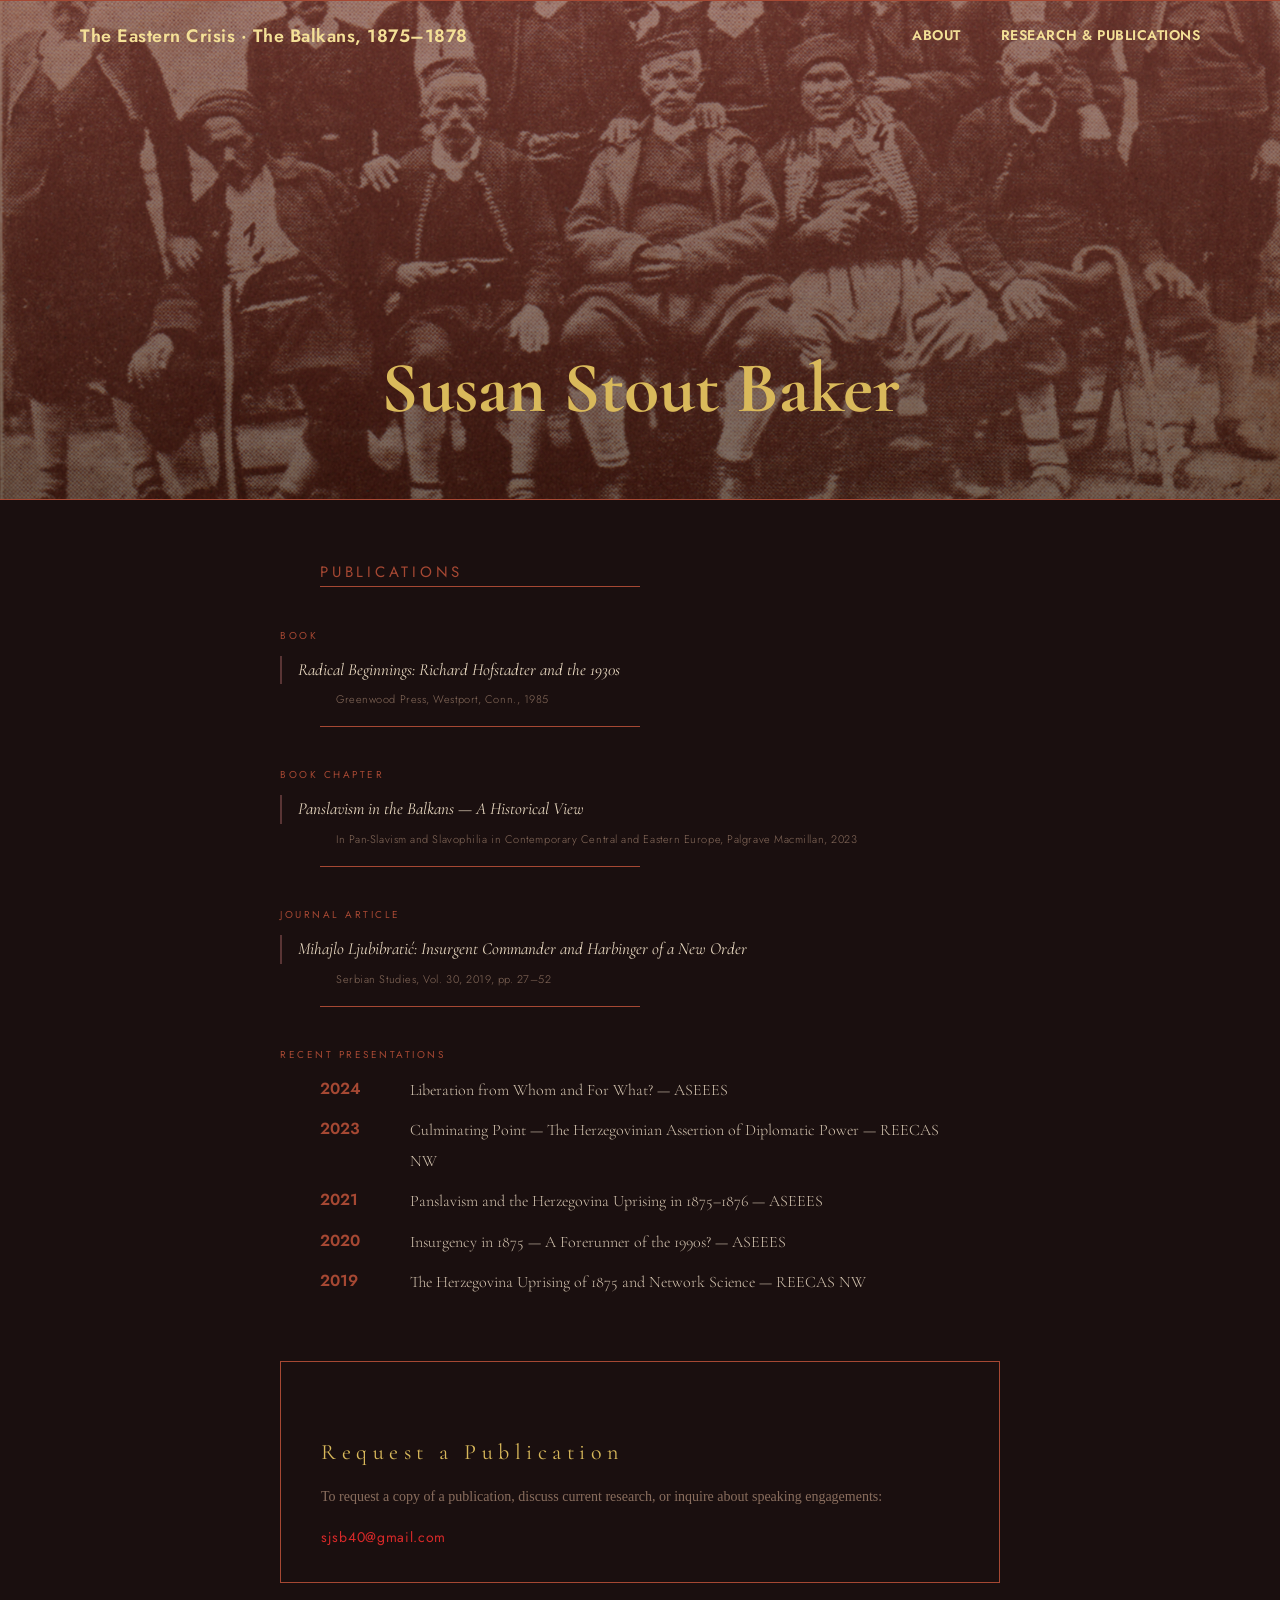
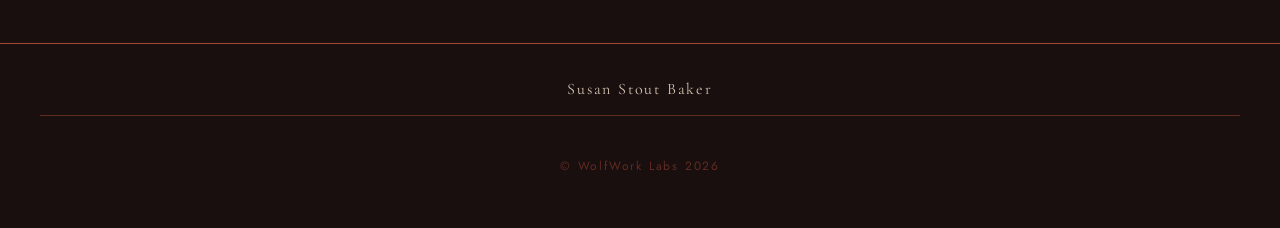
==== research.html @ c1ecff0d "initial commit" ====
<!DOCTYPE html>
<html lang="en">
<head>
  <meta charset="UTF-8">
  <meta name="viewport" content="width=device-width, initial-scale=1.0">
  <title>Susan Stout Baker</title>
  <link rel="stylesheet" href="style.css">
</head>
<body>
  <header class="hero-section">
  <img src="images/Старешине_херцеговачког_устанка_1875._године..jpg" alt="Mićo Ljubibratić and his military staff" class="hero-image">
  <nav class="navbar">
    <div class="nav-container">
      <div class="nav-title">The Eastern Crisis · The Balkans, 1875–1878</div>
      <div class="nav-links">
        <a href="index.html">ABOUT</a>
        <a href="research.html">RESEARCH & PUBLICATIONS</a>
      </div>
    </div>
  </nav>
  <div class="hero-text">Susan Stout Baker</div>
</header>



  <main>
    <section id="about">
      <h1>PUBLICATIONS</h1>
      <h2>BOOK</h2>
      <h3><em>Radical Beginnings: Richard Hofstadter and the 1930s</em> </h3> 
      <h4><p class="pub-meta">Greenwood Press, Westport, Conn., 1985</h4>

      <h2>BOOK CHAPTER</h2>
      <h3><em>Panslavism in the Balkans — A Historical View</em> </h3> 
      <h4><p class="pub-meta">In Pan-Slavism and Slavophilia in Contemporary Central and Eastern Europe, Palgrave Macmillan, 2023</h4>

      <h2>JOURNAL ARTICLE</h2>
      <h3><em>Mihajlo Ljubibratić: Insurgent Commander and Harbinger of a New Order</em> </h3> 
      <h4><p class="pub-meta">Serbian Studies, Vol. 30, 2019, pp. 27–52</h4>

      <h2>RECENT PRESENTATIONS</h2>
      <div class="presentations-grid">
        <div class="presentation-item">
          <div class="presentation-year">2024</div>
          <div class="presentation-title">Liberation from Whom and For What? — ASEEES</div>
        </div>
        <div class="presentation-item">
          <div class="presentation-year">2023</div>
          <div class="presentation-title">Culminating Point — The Herzegovinian Assertion of Diplomatic Power — REECAS NW</div>
        </div>
        <div class="presentation-item">
          <div class="presentation-year">2021</div>
          <div class="presentation-title">Panslavism and the Herzegovina Uprising in 1875–1876 — ASEEES</div>
        </div>
        <div class="presentation-item">
          <div class="presentation-year">2020</div>
          <div class="presentation-title">Insurgency in 1875 — A Forerunner of the 1990s? — ASEEES</div>
        </div>
        <div class="presentation-item">
          <div class="presentation-year">2019</div>
          <div class="presentation-title">The Herzegovina Uprising of 1875 and Network Science — REECAS NW</div>
        </div>
      </div>
    </section>
    <div class="contact">
      <h2>Request a Publication</h2>
      <p class="contact-text">To request a copy of a publication, discuss current research, or inquire about speaking engagements:</p>
      <a href="mailto:sjsb40@gmail.com" class="contact-email">sjsb40@gmail.com</a>
    </div>
  </main>
</body>
<footer>
  <p class="footer-name">Susan Stout Baker</p>
  <p>&copy; <a href="https://www.wolfworklabs.xyz" target="_blank">WolfWork Labs</a> 2026</p>
</footer>
</html>
---- style.css ----
@import url('https://fonts.googleapis.com/css2?family=Cormorant+Garamond:ital,wght@0,400;0,600;1,400&family=Jost:wght@300;400&display=swap');

* {
  margin: 0;
  padding: 0;
  box-sizing: border-box;
}

body {
  font-family: 'Jost', sans-serif;
  line-height: 1.7;
  background-color: #1a0f0f;
  color: #d4c4b0;
}

.navbar {
  position: absolute;
  top: 0;
  left: 0;
  width: 100%;
  background-color: transparent;
  box-shadow: none;
  z-index: 10;
  border-top: 1px solid #A64833;
}
.nav-container {
  display: flex;
  justify-content: space-between;
  align-items: center;
  padding: 20px 40px;
  max-width: 1200px;
  margin: 0 auto;
}

.nav-title {
  font-size: 18px;
  font-weight: 600;
  letter-spacing: 0.5px;
  color: #f4e097;
}

.nav-links {
  display: flex;
  gap: 40px;
}

.nav-links a {
  text-decoration: none;
  color: #f4e097;
  font-size: 14px;
  font-weight: 600;
  letter-spacing: 0.5px;
  transition: color 0.3s ease;
}

.nav-links a:hover {
  color: #666;
}

.hero-section {
  position: relative;
  width: 100%;
  height: 500px;
  overflow: hidden;
  border-bottom: 1px solid #A64833;
}

.hero-section::before {
  content: '';
  position: absolute;
  inset: 0;
  background: linear-gradient(180deg, rgba(89,52,52,0.5), rgba(0,0,0,0.5));
  z-index: 2;
}

.hero-image {
  width: 100%;
  height: 100%;
  object-fit: cover;
  object-position: center;
}


.hero-text {
  position: absolute;
  bottom: 50px;
  left: 50%;
  transform: translateX(-50%);
  font-family: 'Cormorant Garamond', serif;
  font-size: 72px;
  font-weight: 900;
  color: #D9B95B;
  white-space: nowrap;
  z-index: 5;
}


/* Main content */
main {
  max-width: 800px;
  margin: 0 auto;
  padding: 60px 40px;
}


h1 {
  font-family: 'Jost', sans-serif;
  font-size: 15px;
  font-weight: 400;
  letter-spacing: 0.25em;
  color: #A64833;
  margin-bottom: 25px;
  padding: 0 40px;
  position: relative;
}

h1::after {
  content: '';
  display: block;
  width: 50%;
  height: 1px;
  background-color: #A64833;
}

p {
  max-width: 1200px;
  margin: 0 auto 15px;
  padding: 0 40px;
  font-family: 'Cormorant Garamond', serif;
  font-weight: 200;
  font-size: 18px;
  line-height: 1.9;
  color: #f4e097;
  margin-bottom: 1.5rem;
}
.presentations-grid {
  display: grid;
  grid-template-columns: 80px 1fr;
  gap: 10px;
  max-width: 1200px;
  margin: 0 auto;
  padding: 0 40px;
}

.presentation-item {
  display: contents;
}

.presentation-year {
  font-weight: 600;
  color: #A64833;
  font-size: 16px;
}

.presentation-title {
  font-family: 'Cormorant Garamond', serif;
  font-weight: 300;
  font-size: 16px;
  color: #d4c4b0;
  line-height: 1.9;
}

h2 {
  font-family: 'Jost', sans-serif;
  font-size: 10px;
  font-weight: 400;
  letter-spacing: 0.25em;
  color: #A64833;
  margin-bottom: 0.75rem;
  margin-top: 2.5rem;
}

h3 {
  font-family: 'Cormorant Garamond', serif;
  font-size: 17px;
  font-style: italic;
  font-weight: 400;
  color: #e8d8c0;
  border-left: 2px solid #593434;
  padding-left: 1rem;
  margin-bottom: 0.3rem;
}

.pub-meta {
  font-family: 'Jost', sans-serif;
  font-size: 11px;
  font-weight: 300;
  color: #8a6e5e;
  letter-spacing: 0.05em;
  padding-left: 1rem;
  margin-bottom: 1rem;
}

h4 {
  font-family: 'Jost', sans-serif;
  font-weight: 200;
  font-size: 14px;
  color: #A64833;
  padding: 0 40px;
  margin-bottom: 40px;
  position: relative;
}

h4::after {
  content: '';
  display: block;
  width: 50%;
  height: 0.25px;
  background-color: #A64833;
}

.contact {
  margin-top: 4rem;
  border: 1px solid #A64833;
  padding: 2rem 2.5rem;
}

.contact h2 {
  font-family: 'Cormorant Garamond', serif;
  font-size: 22px;
  color: #D9B95B;
  margin-bottom: 0.75rem;
}

.contact-text {
  font-family: 'Libre Baskerville', serif;
  font-size: 14px;
  color: #8a6e5e;
  margin-bottom: 1rem;
  padding: 0;
}

.contact-email {
  display: block;
  font-family: 'Jost', sans-serif;
  font-size: 14px;
  color: #D92929;
  text-decoration: none;
  letter-spacing: 0.05em;
}

footer {
  border-top: 1px solid #A64833;
  text-align: center;
  padding: 30px 40px;
  font-family: 'Jost', sans-serif;
  font-size: 12px;
  font-weight: 300;
  letter-spacing: 0.15em;
  color: #593434;
}

.footer-name {
  font-family: 'Jost', sans-serif;
  font-size: 14px;
  font-weight: 400;
  color: #d4c4b0;
  margin: 0;
  padding: 0;
  margin-bottom: 10px;
  position: relative;
}

.footer-name::after {
  content: '';
  display: block;
  width: 100%;
  height: 0.25px;
  background-color: rgba(166, 72, 51, 0.5);
  margin-top: 10px;
}

footer p {
  font-family: 'Jost', sans-serif;
  font-size: 12px;
  font-weight: 400;
  margin: 0;
  padding: 20px;
  color: rgba(166, 72, 51, 0.5);
}

footer a {
  color: rgba(166, 72, 51, 0.5);
  text-decoration: none;
}

.footer-name {
  font-family: 'Cormorant Garamond', serif;
  font-size: 16px;
  font-weight: 400;
  color: #d4c4b0;
  margin: 0;
  padding: 0;
  margin-bottom: 20px;
}
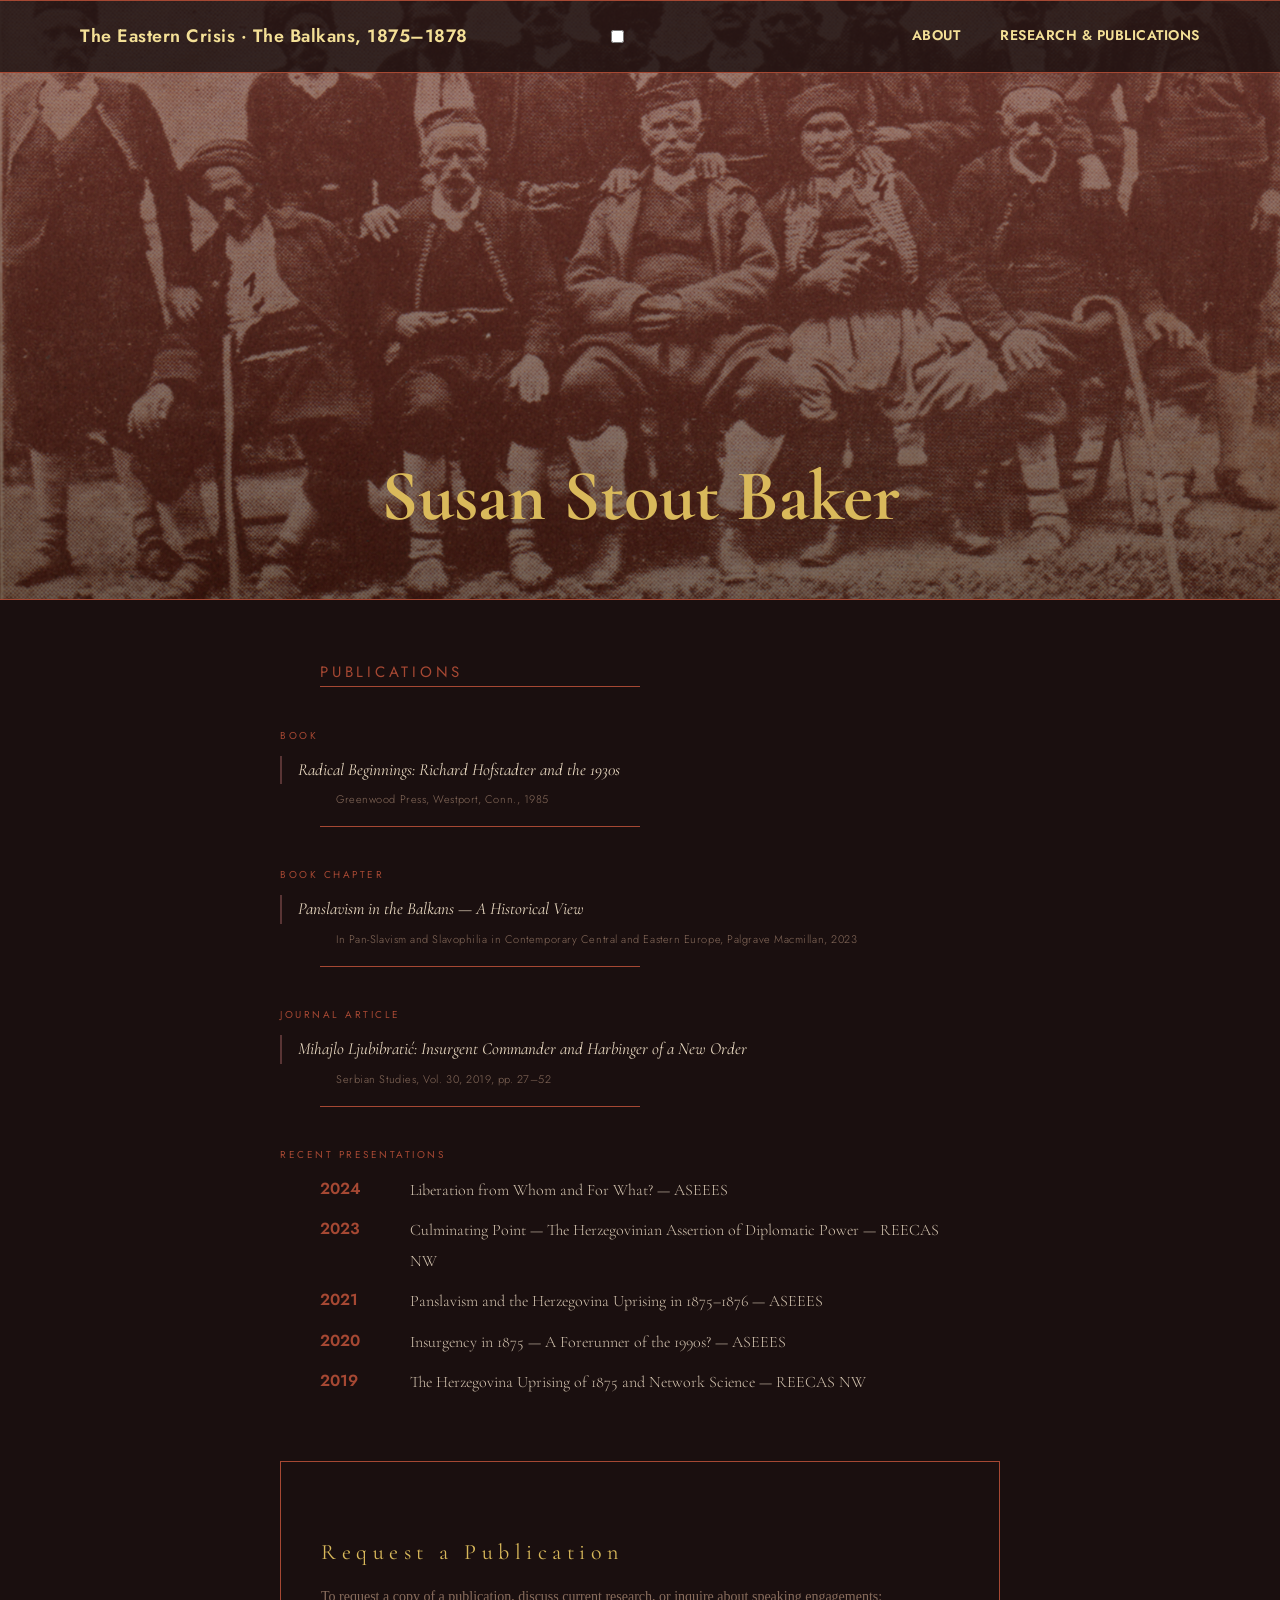
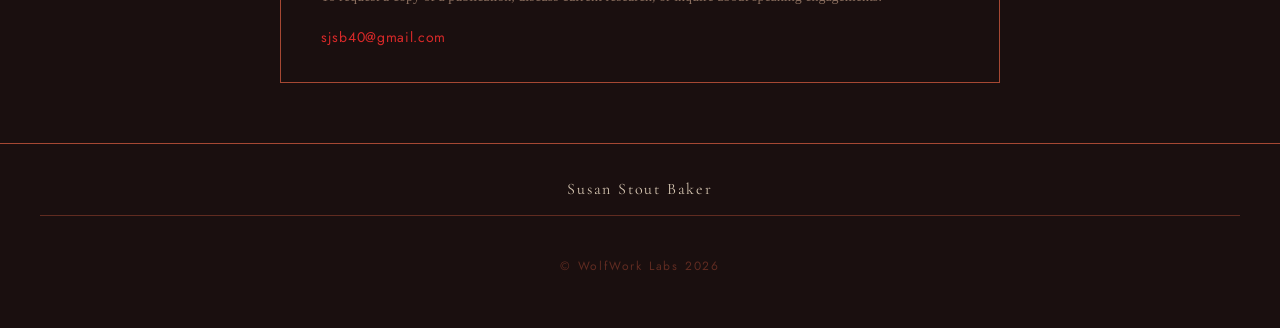
==== commit 226742d3: "responsive mobile styles" ====
--- a/research.html
+++ b/research.html
@@ -9,16 +9,22 @@
 <body>
   <header class="hero-section">
   <img src="images/Старешине_херцеговачког_устанка_1875._године..jpg" alt="Mićo Ljubibratić and his military staff" class="hero-image">
-  <nav class="navbar">
-    <div class="nav-container">
-      <div class="nav-title">The Eastern Crisis · The Balkans, 1875–1878</div>
-      <div class="nav-links">
-        <a href="index.html">ABOUT</a>
-        <a href="research.html">RESEARCH & PUBLICATIONS</a>
+  <div class="hero-overlay">
+    <nav class="navbar">
+      <div class="nav-container">
+        <div class="nav-title">The Eastern Crisis · The Balkans, 1875–1878</div>
+        <input type="checkbox" id="nav-toggle" class="nav-toggle" aria-label="Toggle navigation">
+        <label for="nav-toggle" class="nav-toggle-label" aria-hidden="true">
+          <span></span>
+        </label>
+        <div class="nav-links">
+          <a href="index.html">ABOUT</a>
+          <a href="research.html">RESEARCH & PUBLICATIONS</a>
+        </div>
       </div>
-    </div>
-  </nav>
-  <div class="hero-text">Susan Stout Baker</div>
+    </nav>
+    <div class="hero-text">Susan Stout Baker</div>
+  </div>
 </header>
 
 
--- a/style.css
+++ b/style.css
@@ -14,11 +14,13 @@
 }
 
 .navbar {
-  position: absolute;
+  position: fixed;
   top: 0;
   left: 0;
   width: 100%;
-  background-color: transparent;
+  background-color:rgba(26, 15, 15, 0.8);
+  border-bottom: #A64833 solid 1px;
+;
   box-shadow: none;
   z-index: 10;
   border-top: 1px solid #A64833;
@@ -60,7 +62,7 @@
 .hero-section {
   position: relative;
   width: 100%;
-  height: 500px;
+  height: 600px;
   overflow: hidden;
   border-bottom: 1px solid #A64833;
 }
@@ -270,6 +272,299 @@
   margin-top: 10px;
 }
 
+/* Responsive hero behavior for tablet and mobile */
+.hero-overlay {
+  position: relative;
+  z-index: 5;
+}
+
+@media (max-width: 1024px) {
+  .hero-section {
+    height: 500px;
+  }
+
+  .hero-text {
+    font-size: 52px;
+    bottom: 40px;
+  }
+
+  .nav-container {
+    flex-direction: row;
+    flex-wrap: wrap;
+    align-items: center;
+    gap: 0;
+    padding: 14px 30px;
+  }
+
+  .nav-title {
+    order: 1;
+    flex: 1;
+    text-align: left;
+  }
+
+  .nav-toggle {
+    display: none;
+  }
+
+  .nav-toggle-label {
+    position: static;
+    display: flex;
+    align-items: center;
+    justify-content: center;
+    width: 30px;
+    height: 30px;
+    cursor: pointer;
+    order: 2;
+    margin-left: auto;
+  }
+
+  .nav-toggle-label span,
+  .nav-toggle-label span::before,
+  .nav-toggle-label span::after {
+    display: block;
+    content: '';
+    width: 22px;
+    height: 2px;
+    background: #f4e097;
+    border-radius: 2px;
+    transition: transform 0.3s ease, opacity 0.3s ease;
+  }
+
+  .nav-toggle-label span::before,
+  .nav-toggle-label span::after {
+    position: absolute;
+  }
+
+  .nav-toggle-label span::before {
+    transform: translateY(-7px);
+  }
+
+  .nav-toggle-label span::after {
+    transform: translateY(7px);
+  }
+
+  .nav-links {
+    display: none !important;
+    flex-direction: column;
+    gap: 12px;
+    width: 100%;
+    order: 3;
+  }
+
+  .nav-toggle:checked + .nav-toggle-label + .nav-links {
+    display: flex !important;
+  }
+
+  .nav-links a {
+    font-size: 14px;
+    width: 100%;
+    text-align: center;
+    background: rgba(26, 15, 15, 0.65);
+    padding: 8px 0;
+  }
+
+  .nav-toggle:checked + .nav-toggle-label span {
+    background: transparent;
+  }
+
+  .nav-toggle:checked + .nav-toggle-label span::before {
+    transform: rotate(45deg);
+  }
+
+  .nav-toggle:checked + .nav-toggle-label span::after {
+    transform: rotate(-45deg);
+  }
+
+  main {
+    padding: 50px 30px;
+  }
+
+  h1,
+  p,
+  .presentation-grid,
+  .contact,
+  footer {
+    padding-left: 30px;
+    padding-right: 30px;
+  }
+}
+
+@media (max-width: 767px) {
+  .hero-image {
+    display: none;
+  }
+
+  .hero-text {
+    position: static;
+    transform: none;
+    margin-top: 18px;
+    text-align: center;
+    font-size: 48px;
+    white-space: normal;
+    line-height: 1.2;
+  }
+
+  .nav-title {
+    font-size: 8px;
+    letter-spacing: 0.25em;
+    text-transform: uppercase;
+    margin: 0;
+    text-align: left;
+    flex: 1;
+    order: 1;
+    padding-top: 0;
+  }
+
+  .nav-container {
+    flex-direction: row;
+    flex-wrap: wrap;
+    align-items: center;
+    padding: 14px 18px;
+  }
+
+  .nav-toggle {
+    display: none;
+  }
+
+  .nav-toggle-label {
+    position: static;
+    display: flex;
+    align-items: center;
+    justify-content: center;
+    width: 30px;
+    height: 30px;
+    cursor: pointer;
+    order: 2;
+    margin-left: auto;
+  }
+
+  .nav-toggle-label span,
+  .nav-toggle-label span::before,
+  .nav-toggle-label span::after {
+    display: block;
+    content: '';
+    width: 22px;
+    height: 2px;
+    background: #f4e097;
+    border-radius: 2px;
+    transition: transform 0.3s ease, opacity 0.3s ease;
+  }
+
+  .nav-toggle-label span::before,
+  .nav-toggle-label span::after {
+    position: absolute;
+  }
+
+  /* Force hidden nav-links on mobile unless hamburger is checked */
+  .nav-links {
+    display: none !important;
+    flex-direction: column;
+    gap: 12px;
+    width: 100%;
+    margin-top: 10px;
+  }
+
+  .nav-toggle:checked + .nav-toggle-label + .nav-links {
+    display: flex !important;
+  }
+
+  .nav-toggle-label span::before {
+    transform: translateY(-7px);
+  }
+
+  .nav-toggle-label span::after {
+    transform: translateY(7px);
+  }
+
+  .nav-links {
+    display: none;
+    flex-direction: column;
+    gap: 12px;
+    width: 100%;
+    margin-top: 10px;
+  }
+
+  .nav-links a {
+    font-size: 14px;
+    width: 100%;
+    text-align: center;
+    background: rgba(26, 15, 15, 0.65);
+    padding: 8px 0;
+  }
+
+  .nav-toggle:checked + .nav-toggle-label + .nav-links {
+    display: flex;
+  }
+
+  .nav-toggle:checked + .nav-toggle-label span {
+    background: transparent;
+  }
+
+  .nav-toggle:checked + .nav-toggle-label span::before {
+    transform: rotate(45deg);
+  }
+
+  .nav-toggle:checked + .nav-toggle-label span::after {
+    transform: rotate(-45deg);
+  }
+
+  .hero-section {
+    height: auto;
+    min-height: 260px;
+    padding: 100px 20px 40px;
+    border-bottom: 1px solid #A64833;
+  }
+
+  .hero-section::before {
+    background: rgba(26, 15, 15, 0.95);
+  }
+
+  .nav-container {
+    flex-direction: column;
+    align-items: center;
+    gap: 8px;
+    padding: 14px 18px;
+  }
+
+  .nav-links {
+    display: flex;
+    flex-wrap: wrap;
+    justify-content: center;
+    gap: 12px;
+  }
+
+  .hero-text {
+    position: static;
+    transform: none;
+    margin-top: 8px;
+    text-align: center;
+    font-size: 40px;
+    white-space: normal;
+    line-height: 1.2;
+  }
+
+  .navbar {
+    position: static;
+    background-color: rgba(26, 15, 15, 0.95);
+    border-top: none;
+    border-bottom: none;
+  }
+
+  main {
+    padding: 40px 18px;
+  }
+
+  h1 {
+    padding: 0 12px;
+    font-size: 14px;
+  }
+
+  p {
+    padding: 0 12px;
+    font-size: 16px;
+  }
+}
+
 footer p {
   font-family: 'Jost', sans-serif;
   font-size: 12px;
